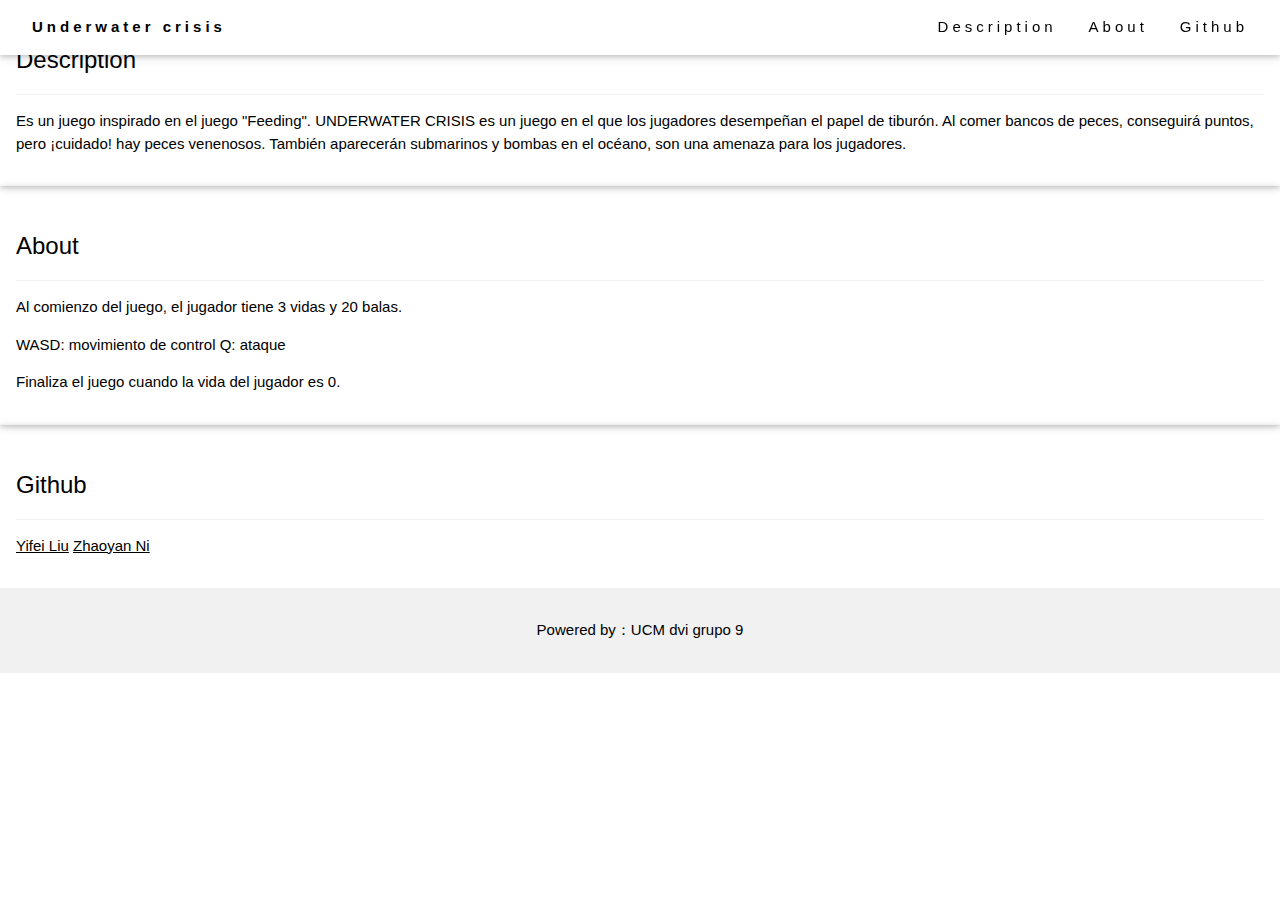
==== DVIproyecto/index.html @ 7f583839 "Update index.html" ====
<!DOCTYPE html>
<html lang="es">

<head>
    <meta charset="UTF-8">
    <link rel="shortcut icon" href="assets/images/gamelogo-sheet0.png" type="image/png" />
    <meta name="viewport" content="width=device-width, initial-scale=2.0">
    <link rel="stylesheet" href="js/game.css">
    <link rel="stylesheet" href="https://www.w3schools.com/w3css/4/w3.css">
    <script src="js/phaser.min.js"></script>
    <title>Underwater crisis</title>
</head>

<body>
    <!-- Navbar (sit on top) -->
    <div class="w3-top">
      <div class="w3-bar w3-white w3-wide w3-padding w3-card">
        <a href="#home" class="w3-bar-item w3-button"><b>Underwater crisis</b></a>
        <!-- Float links to the right. Hide them on small screens -->
        <div class="w3-right w3-hide-small">
          <a href="#description" class="w3-bar-item w3-button">Description</a>
          <a href="#about" class="w3-bar-item w3-button">About</a>
          <a href="#github" class="w3-bar-item w3-button">Github</a>
        </div>
      </div>
    </div>

    <header class="w3-display-container w3-content w3-wide" style="max-width:1500px;" id="home"></header>
    <div class="w3-container w3-content w3-wide" id="home">
		
    </div>
  </header>
  
  <div class="w3-container w3-padding-16 w3-card" id="description">
    <h3 class="w3-border-bottom w3-border-light-grey w3-padding-16">Description</h3>
    <p>Es un juego inspirado en el juego "Feeding".
      UNDERWATER CRISIS es un juego en el que los jugadores desempeñan el papel de tiburón.
      Al comer bancos de peces, conseguirá puntos, pero ¡cuidado! hay peces venenosos.
      También aparecerán submarinos y bombas en el océano, son una amenaza para los jugadores. 
    </p>
  </div>

  <div class="w3-container w3-padding-16 w3-card" id="about">
    <h3 class="w3-border-bottom w3-border-light-grey w3-padding-16">About</h3>
    <p>Al comienzo del juego, el jugador tiene 3 vidas y 20 balas.</p>
    <p>WASD: movimiento de control           Q: ataque</p>
    <p>Finaliza el juego cuando la vida del jugador es 0.</p>
    
  </div>

  <div class="w3-container w3-padding-16 w3-card" id="github">
    <h3 class="w3-border-bottom w3-border-light-grey w3-padding-16">Github</h3>
    <p>
      <a href="https://github.com/luojuee/" class="w3-hover-text-green">Yifei Liu</a>
      <a href="https://github.com/ZHAOYANNI" class="w3-hover-text-green">Zhaoyan Ni</a>
    </p>
  </div>
  
  <!-- Footer -->
  <footer class="w3-center w3-light-grey w3-padding-16">
    <p>Powered by：UCM dvi grupo 9</p>
  </footer>
	
</body>

</html>
---- DVIproyecto/js/game.css ----
h1 {
  text-align: center;
}

@font-face{
  font-family: "font";
  src: url('../assets/Sketch-3D-1.otf');
}
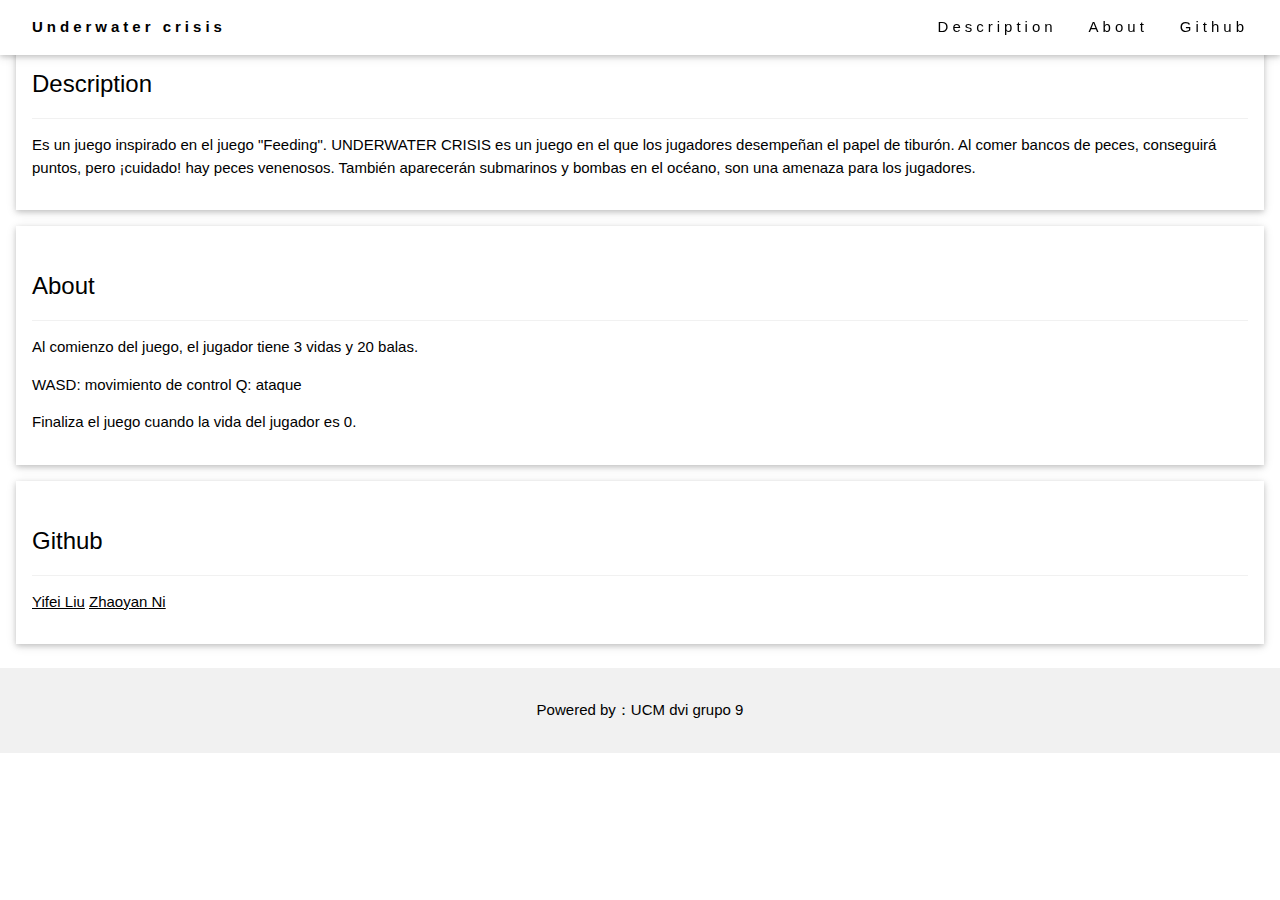
==== commit 7777bae3: "Update index.html" ====
--- a/DVIproyecto/index.html
+++ b/DVIproyecto/index.html
@@ -12,7 +12,6 @@
 </head>
 
 <body>
-    <!-- Navbar (sit on top) -->
     <div class="w3-top">
       <div class="w3-bar w3-white w3-wide w3-padding w3-card">
         <a href="#home" class="w3-bar-item w3-button"><b>Underwater crisis</b></a>
@@ -25,37 +24,37 @@
       </div>
     </div>
 
-    <header class="w3-display-container w3-content w3-wide" style="max-width:1500px;" id="home"></header>
-    <div class="w3-container w3-content w3-wide" id="home">
-		
+    <header class="w3-display-container w3-content w3-wide" style="max-width:1500px;" id="home">
+      
+    </header>
+    
+    <div class="w3-content w3-padding" style="max-width:1564px">
+      <div class="w3-container w3-panel w3-padding-16 w3-card-2" id="description">
+        <h3 class="w3-border-bottom w3-border-light-grey w3-padding-16">Description</h3>
+        <p>Es un juego inspirado en el juego "Feeding".
+          UNDERWATER CRISIS es un juego en el que los jugadores desempeñan el papel de tiburón.
+          Al comer bancos de peces, conseguirá puntos, pero ¡cuidado! hay peces venenosos.
+          También aparecerán submarinos y bombas en el océano, son una amenaza para los jugadores. 
+        </p>
+      </div>
+
+      <div class="w3-container w3-panel w3-padding-16 w3-card-2" id="about">
+        <h3 class="w3-border-bottom w3-border-light-grey w3-padding-16">About</h3>
+        <p>Al comienzo del juego, el jugador tiene 3 vidas y 20 balas.</p>
+        <p>WASD: movimiento de control           Q: ataque</p>
+        <p>Finaliza el juego cuando la vida del jugador es 0.</p>
+        
+      </div>
+
+      <div class="w3-container w3-panel w3-padding-16 w3-card-2" id="github">
+        <h3 class="w3-border-bottom w3-border-light-grey w3-padding-16">Github</h3>
+        <p>
+          <a href="https://github.com/luojuee/" class="w3-hover-text-green">Yifei Liu</a>
+          <a href="https://github.com/ZHAOYANNI" class="w3-hover-text-green">Zhaoyan Ni</a>
+        </p>
+      </div>
     </div>
-  </header>
-  
-  <div class="w3-container w3-padding-16 w3-card" id="description">
-    <h3 class="w3-border-bottom w3-border-light-grey w3-padding-16">Description</h3>
-    <p>Es un juego inspirado en el juego "Feeding".
-      UNDERWATER CRISIS es un juego en el que los jugadores desempeñan el papel de tiburón.
-      Al comer bancos de peces, conseguirá puntos, pero ¡cuidado! hay peces venenosos.
-      También aparecerán submarinos y bombas en el océano, son una amenaza para los jugadores. 
-    </p>
-  </div>
 
-  <div class="w3-container w3-padding-16 w3-card" id="about">
-    <h3 class="w3-border-bottom w3-border-light-grey w3-padding-16">About</h3>
-    <p>Al comienzo del juego, el jugador tiene 3 vidas y 20 balas.</p>
-    <p>WASD: movimiento de control           Q: ataque</p>
-    <p>Finaliza el juego cuando la vida del jugador es 0.</p>
-    
-  </div>
-
-  <div class="w3-container w3-padding-16 w3-card" id="github">
-    <h3 class="w3-border-bottom w3-border-light-grey w3-padding-16">Github</h3>
-    <p>
-      <a href="https://github.com/luojuee/" class="w3-hover-text-green">Yifei Liu</a>
-      <a href="https://github.com/ZHAOYANNI" class="w3-hover-text-green">Zhaoyan Ni</a>
-    </p>
-  </div>
-  
   <!-- Footer -->
   <footer class="w3-center w3-light-grey w3-padding-16">
     <p>Powered by：UCM dvi grupo 9</p>
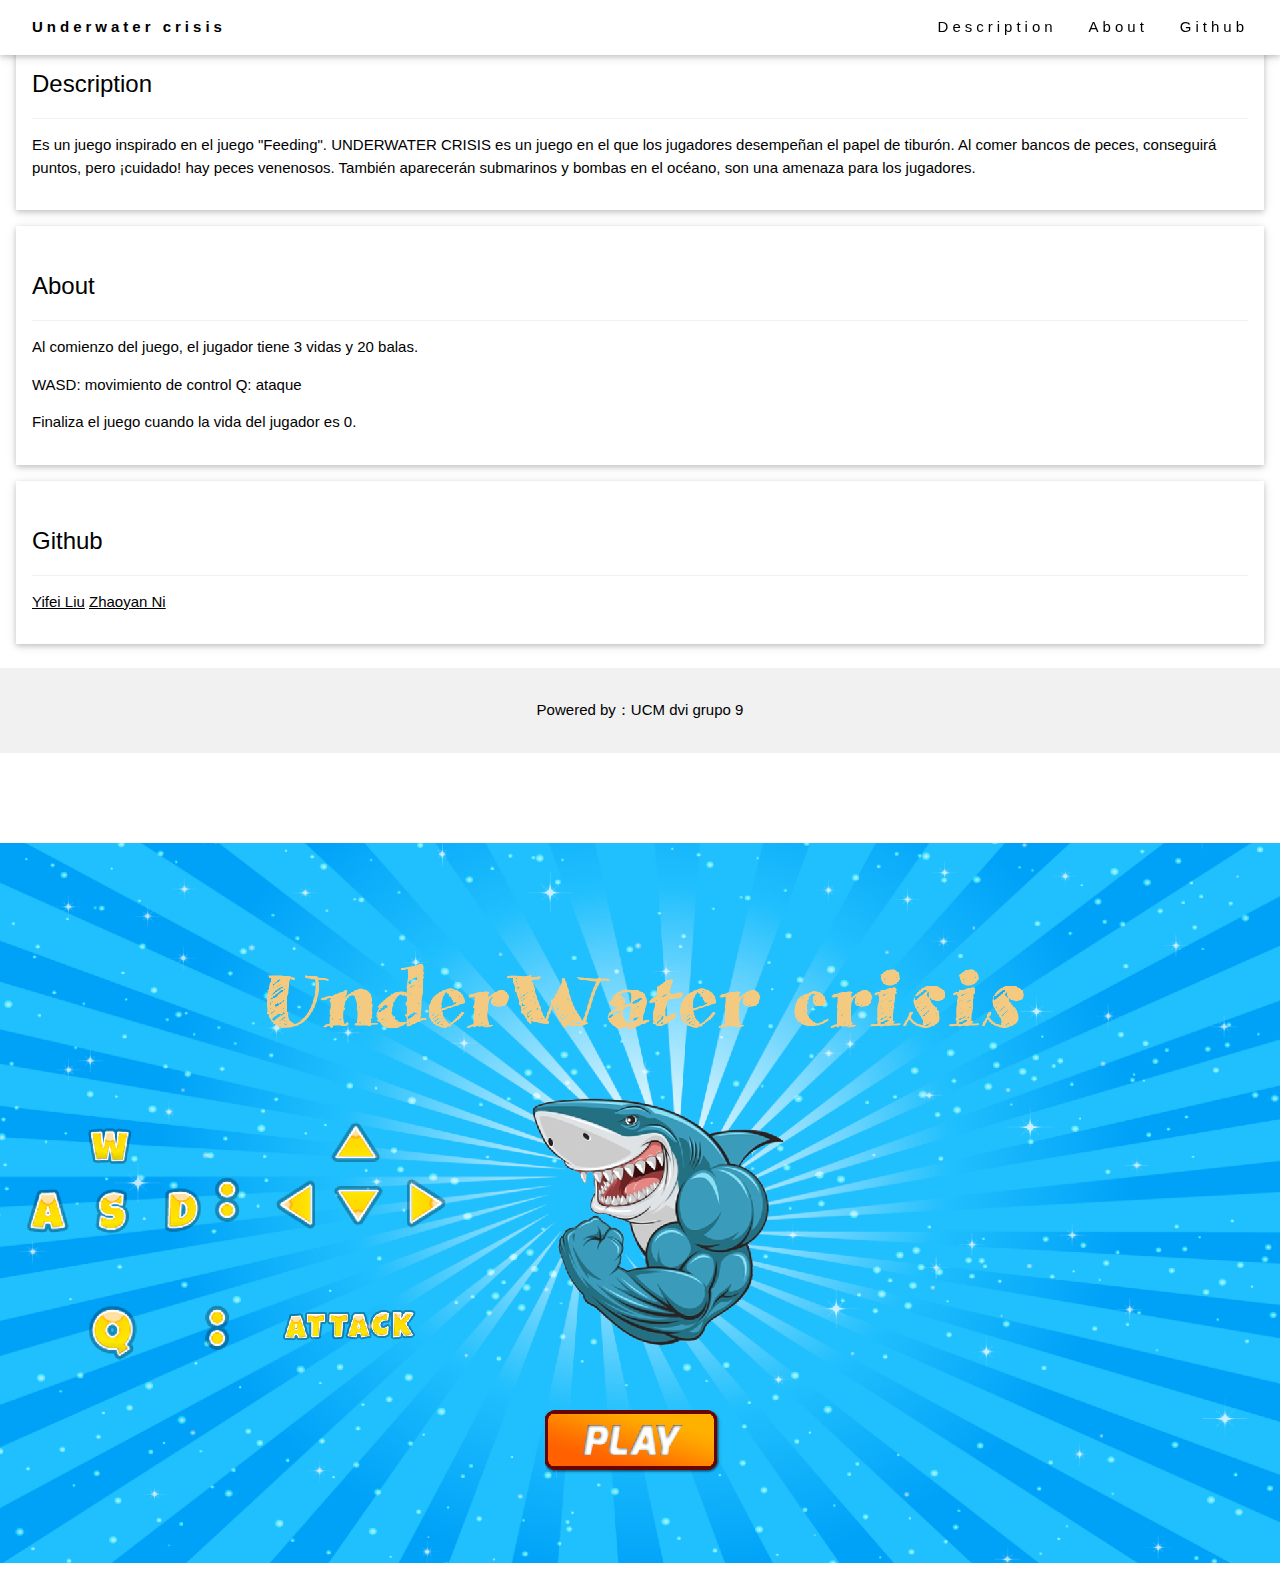
==== commit b4e9ecbf: "Update index.html" ====
--- a/DVIproyecto/index.html
+++ b/DVIproyecto/index.html
@@ -25,7 +25,37 @@
     </div>
 
     <header class="w3-display-container w3-content w3-wide" style="max-width:1500px;" id="home">
-      
+      <script type="module">
+        import Game from './js/Game.js';
+        import Menu from './js/Menu.js';
+        import TerMenu from './js/TerMenu.js';
+        import sceneSTOP from './js/sceneSTOP.js';
+
+        var config = {
+            type: Phaser.AUTO,
+            width: 1920,
+            height: 1080,
+            pixelArt: true,
+            input: {
+                gamepad: true
+            },
+            scale: {
+                mode: Phaser.Scale.FIT,
+                autoCenter: Phaser.Scale.CENTER_BOTH
+            },
+            scene: [ Menu, Game, TerMenu, sceneSTOP],
+            physics: { 
+                default: 'arcade', 
+                arcade: { 
+                    gravity: { 
+                       // y: 400 
+                    }, 
+                    debug: false 
+                }
+            }
+        };
+        var game = new Phaser.Game(config);
+      </script>
     </header>
     
     <div class="w3-content w3-padding" style="max-width:1564px">
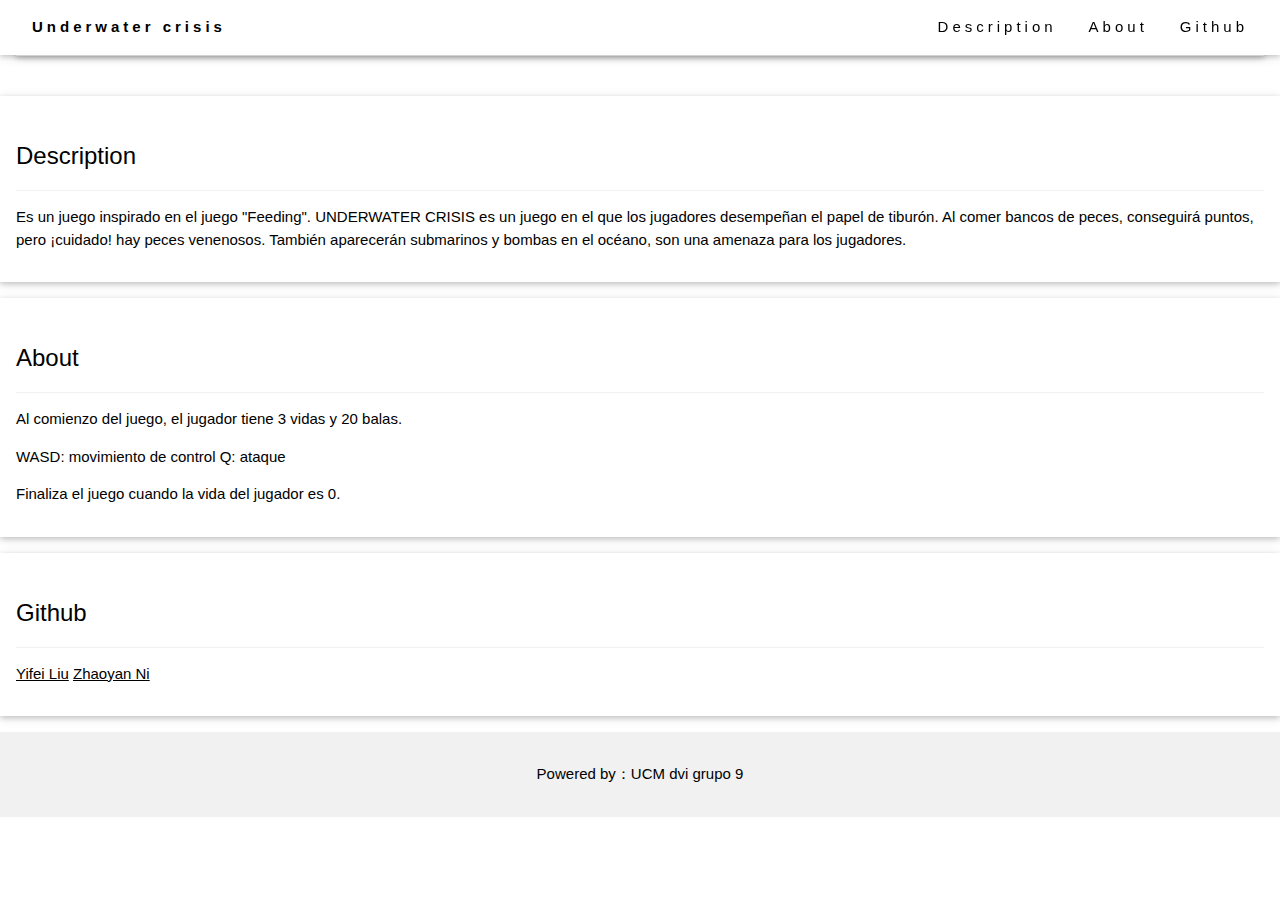
==== commit c99c5dbe: "Update index.html" ====
--- a/DVIproyecto/index.html
+++ b/DVIproyecto/index.html
@@ -23,42 +23,12 @@
         </div>
       </div>
     </div>
-
-    <header class="w3-display-container w3-content w3-wide" style="max-width:1500px;" id="home">
-      <script type="module">
-        import Game from './js/Game.js';
-        import Menu from './js/Menu.js';
-        import TerMenu from './js/TerMenu.js';
-        import sceneSTOP from './js/sceneSTOP.js';
-
-        var config = {
-            type: Phaser.AUTO,
-            width: 1920,
-            height: 1080,
-            pixelArt: true,
-            input: {
-                gamepad: true
-            },
-            scale: {
-                mode: Phaser.Scale.FIT,
-                autoCenter: Phaser.Scale.CENTER_BOTH
-            },
-            scene: [ Menu, Game, TerMenu, sceneSTOP],
-            physics: { 
-                default: 'arcade', 
-                arcade: { 
-                    gravity: { 
-                       // y: 400 
-                    }, 
-                    debug: false 
-                }
-            }
-        };
-        var game = new Phaser.Game(config);
-      </script>
-    </header>
     
     <div class="w3-content w3-padding" style="max-width:1564px">
+      <div class="w3-container w3-panel w3-padding-16 w3-card-2" id="home"></div>
+      
+      </div>
+
       <div class="w3-container w3-panel w3-padding-16 w3-card-2" id="description">
         <h3 class="w3-border-bottom w3-border-light-grey w3-padding-16">Description</h3>
         <p>Es un juego inspirado en el juego "Feeding".
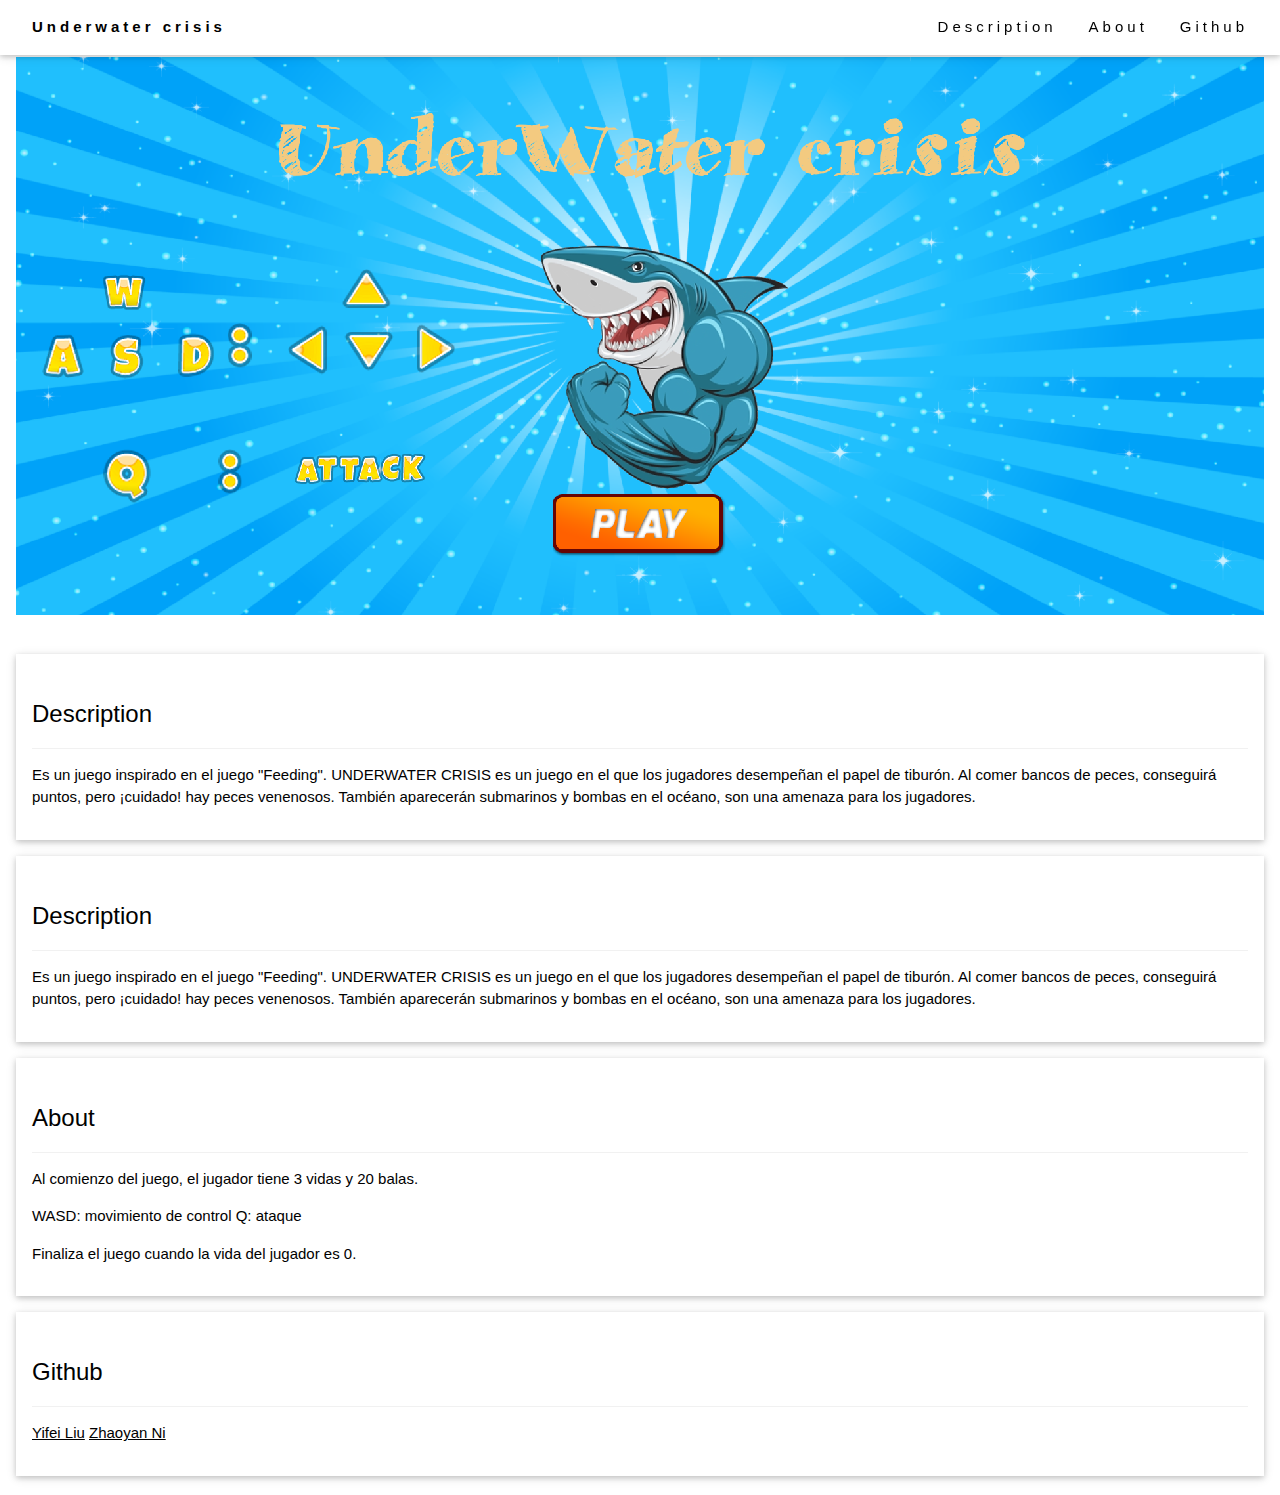
==== commit 2b1c3691: "1" ====
--- a/DVIproyecto/index.html
+++ b/DVIproyecto/index.html
@@ -5,16 +5,17 @@
     <meta charset="UTF-8">
     <link rel="shortcut icon" href="assets/images/gamelogo-sheet0.png" type="image/png" />
     <meta name="viewport" content="width=device-width, initial-scale=2.0">
-    <link rel="stylesheet" href="js/game.css">
+    <link rel="stylesheet" href="./js/game.css">
     <link rel="stylesheet" href="https://www.w3schools.com/w3css/4/w3.css">
     <script src="js/phaser.min.js"></script>
+    <script type="module" src="js/firstpage.js"></script>
     <title>Underwater crisis</title>
 </head>
 
 <body>
     <div class="w3-top">
-      <div class="w3-bar w3-white w3-wide w3-padding w3-card">
-        <a href="#home" class="w3-bar-item w3-button"><b>Underwater crisis</b></a>
+      <div class="w3-bar w3-white w3-padding w3-wide w3-card">
+        <a href="#game" class="w3-bar-item w3-button"><b>Underwater crisis</b></a>
         <!-- Float links to the right. Hide them on small screens -->
         <div class="w3-right w3-hide-small">
           <a href="#description" class="w3-bar-item w3-button">Description</a>
@@ -24,11 +25,20 @@
       </div>
     </div>
     
-    <div class="w3-content w3-padding" style="max-width:1564px">
-      <div class="w3-container w3-panel w3-padding-16 w3-card-2" id="home"></div>
-      
+    <div class="w3-padding">
+      <div class="w3-centered w3-padding-16" id="ourgame">
+        <script>document.getElementById('ourgame').focus();</script>
       </div>
 
+      <div class="w3-container w3-panel w3-padding-16 w3-card-2" id="description">
+        <h3 class="w3-border-bottom w3-border-light-grey w3-padding-16">Description</h3>
+        <p>Es un juego inspirado en el juego "Feeding".
+          UNDERWATER CRISIS es un juego en el que los jugadores desempeñan el papel de tiburón.
+          Al comer bancos de peces, conseguirá puntos, pero ¡cuidado! hay peces venenosos.
+          También aparecerán submarinos y bombas en el océano, son una amenaza para los jugadores. 
+        </p>
+      </div>
+      
       <div class="w3-container w3-panel w3-padding-16 w3-card-2" id="description">
         <h3 class="w3-border-bottom w3-border-light-grey w3-padding-16">Description</h3>
         <p>Es un juego inspirado en el juego "Feeding".
@@ -53,13 +63,8 @@
           <a href="https://github.com/ZHAOYANNI" class="w3-hover-text-green">Zhaoyan Ni</a>
         </p>
       </div>
+      
     </div>
-
-  <!-- Footer -->
-  <footer class="w3-center w3-light-grey w3-padding-16">
-    <p>Powered by：UCM dvi grupo 9</p>
-  </footer>
-	
 </body>
 
 </html>
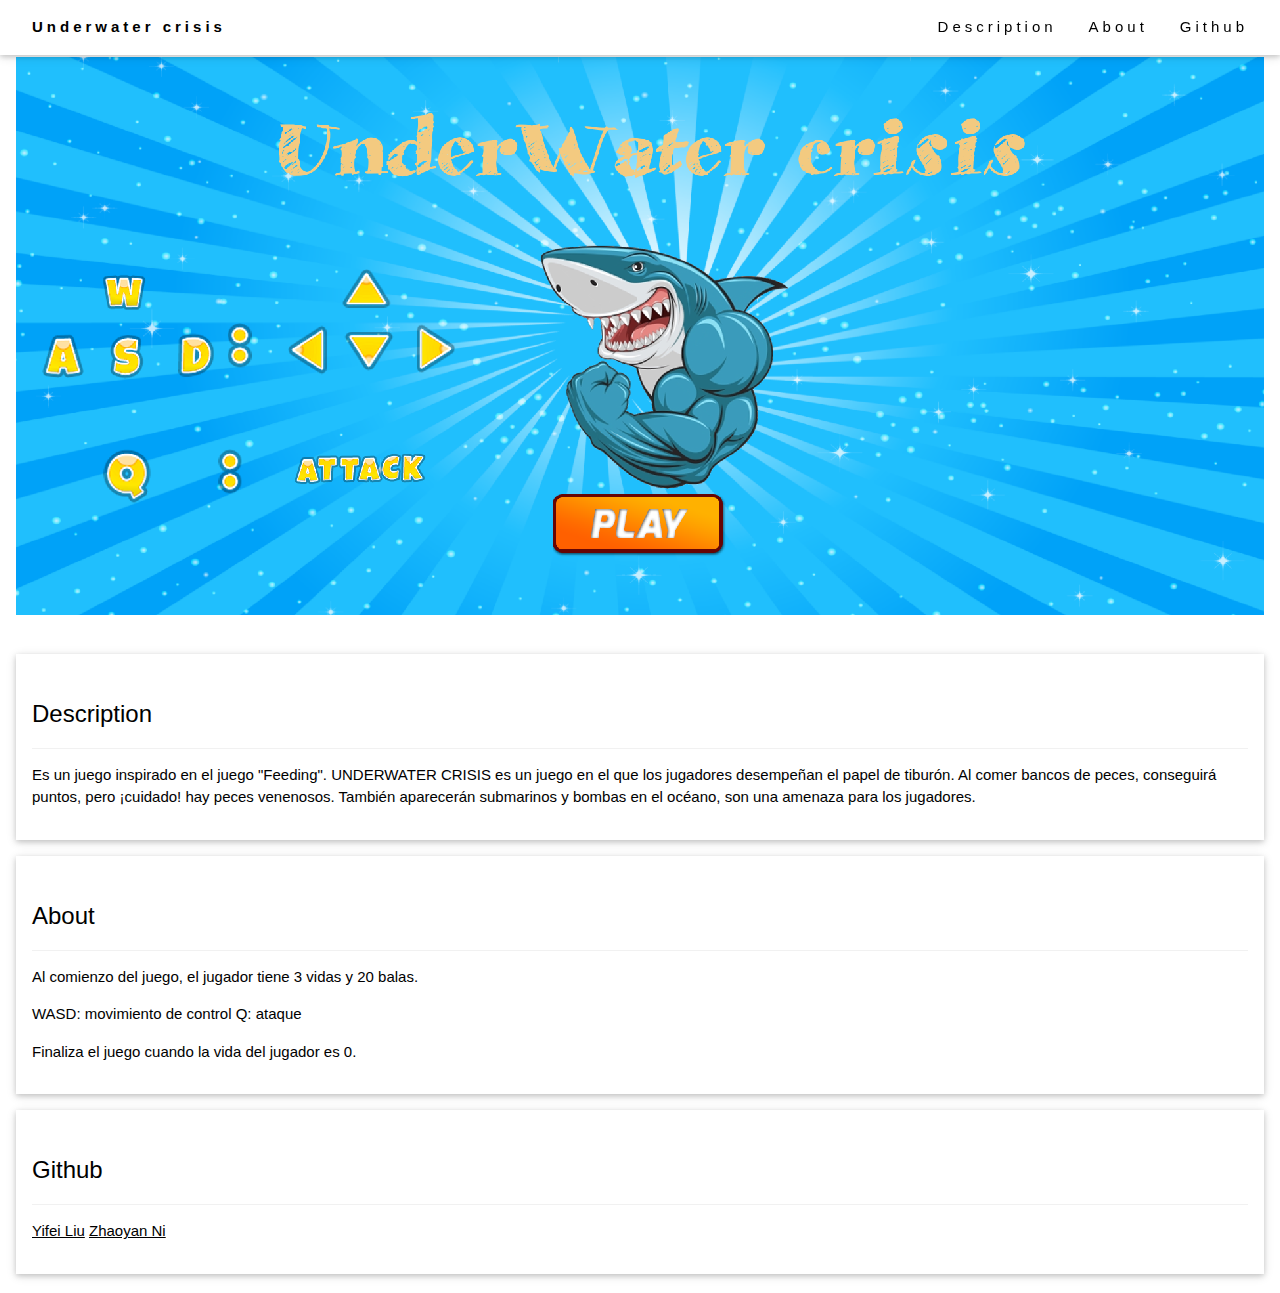
==== commit 0e980c32: "Update index.html" ====
--- a/DVIproyecto/index.html
+++ b/DVIproyecto/index.html
@@ -29,15 +29,6 @@
       <div class="w3-centered w3-padding-16" id="ourgame">
         <script>document.getElementById('ourgame').focus();</script>
       </div>
-
-      <div class="w3-container w3-panel w3-padding-16 w3-card-2" id="description">
-        <h3 class="w3-border-bottom w3-border-light-grey w3-padding-16">Description</h3>
-        <p>Es un juego inspirado en el juego "Feeding".
-          UNDERWATER CRISIS es un juego en el que los jugadores desempeñan el papel de tiburón.
-          Al comer bancos de peces, conseguirá puntos, pero ¡cuidado! hay peces venenosos.
-          También aparecerán submarinos y bombas en el océano, son una amenaza para los jugadores. 
-        </p>
-      </div>
       
       <div class="w3-container w3-panel w3-padding-16 w3-card-2" id="description">
         <h3 class="w3-border-bottom w3-border-light-grey w3-padding-16">Description</h3>
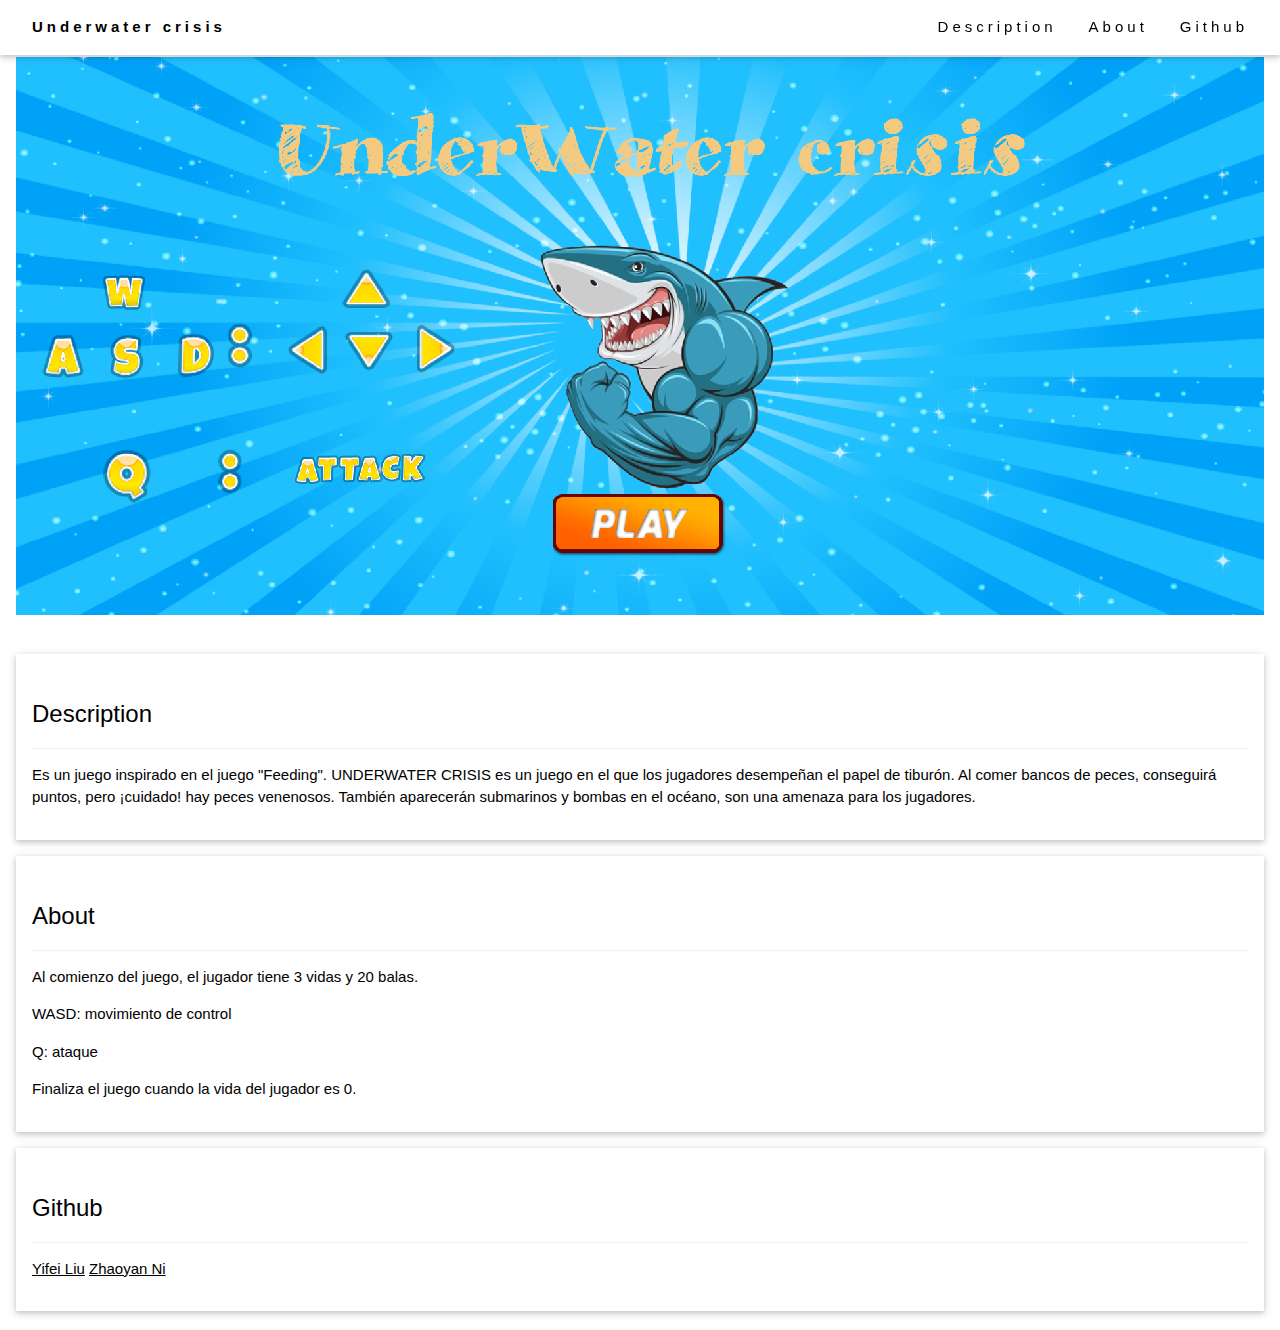
==== commit 6ba8cdac: "Update index.html" ====
--- a/DVIproyecto/index.html
+++ b/DVIproyecto/index.html
@@ -42,7 +42,8 @@
       <div class="w3-container w3-panel w3-padding-16 w3-card-2" id="about">
         <h3 class="w3-border-bottom w3-border-light-grey w3-padding-16">About</h3>
         <p>Al comienzo del juego, el jugador tiene 3 vidas y 20 balas.</p>
-        <p>WASD: movimiento de control           Q: ataque</p>
+        <p>WASD: movimiento de control </p>
+        <p>Q: ataque</p>
         <p>Finaliza el juego cuando la vida del jugador es 0.</p>
         
       </div>
